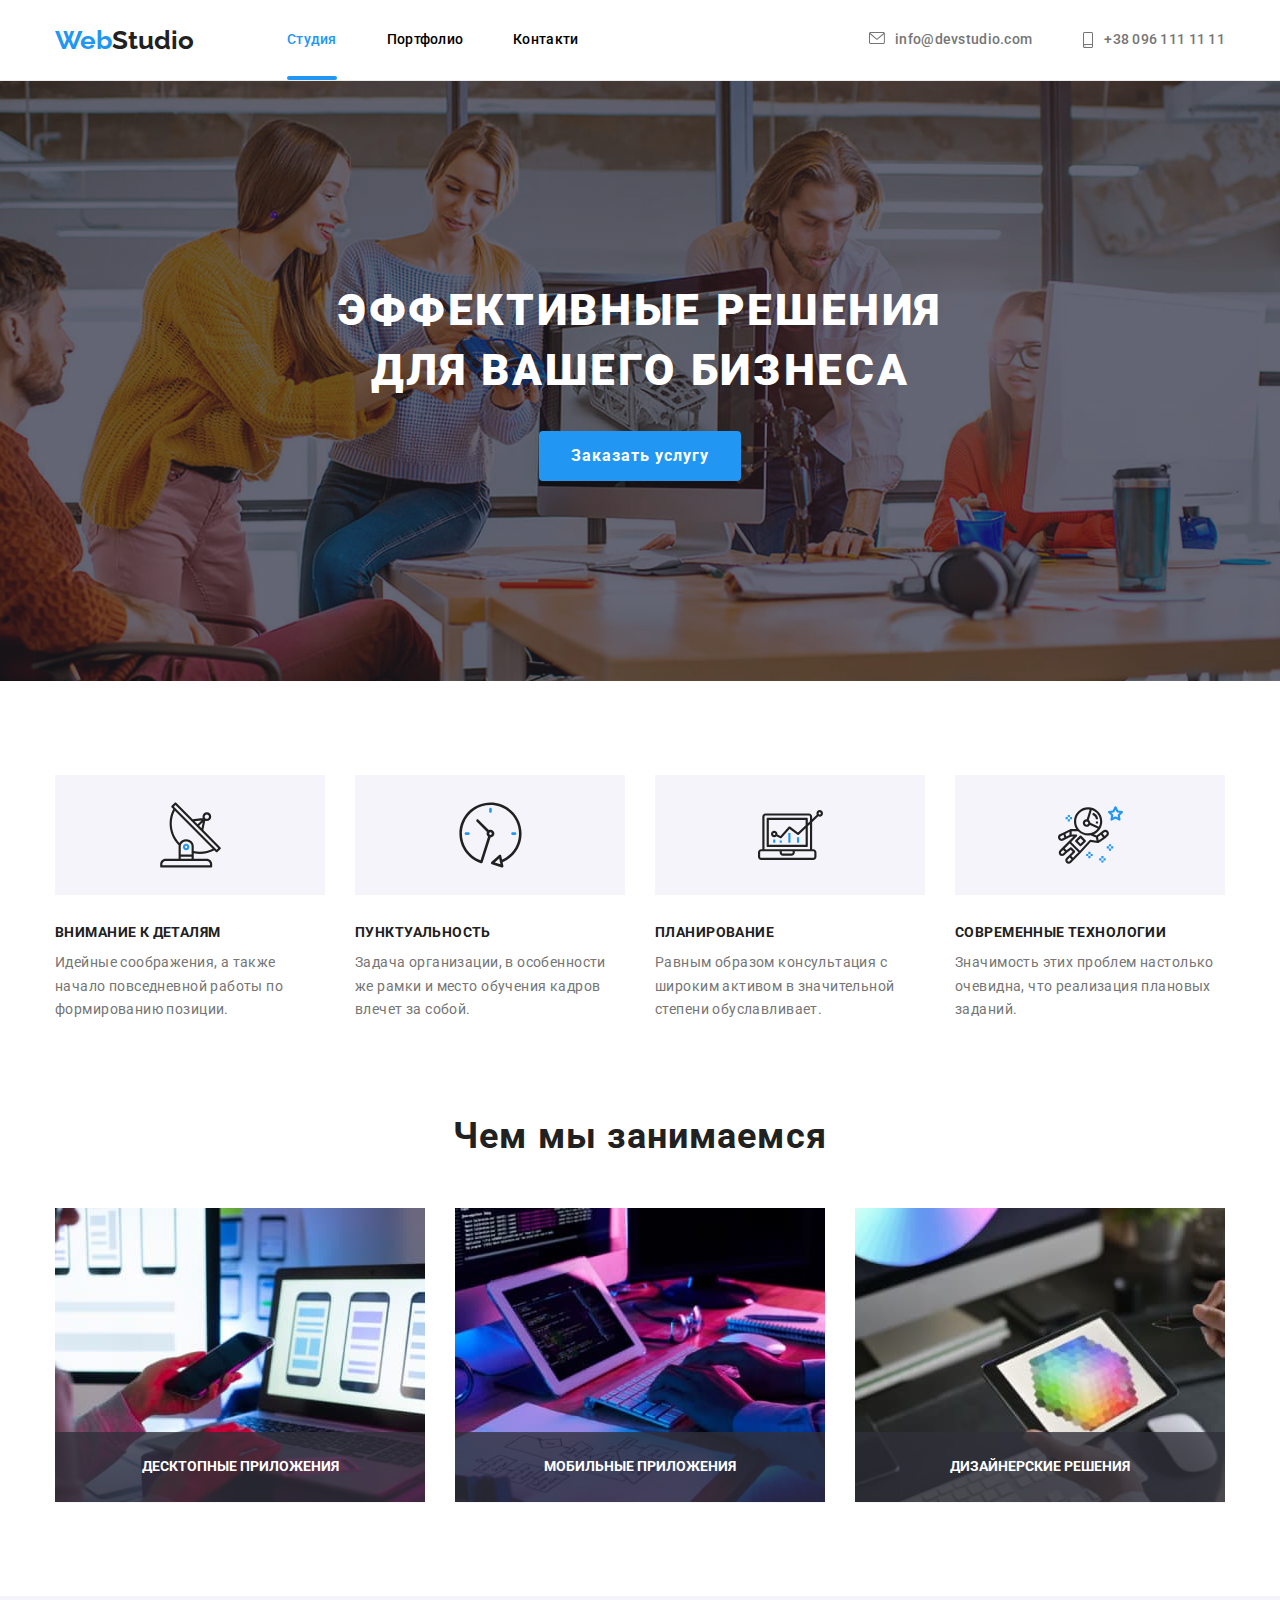
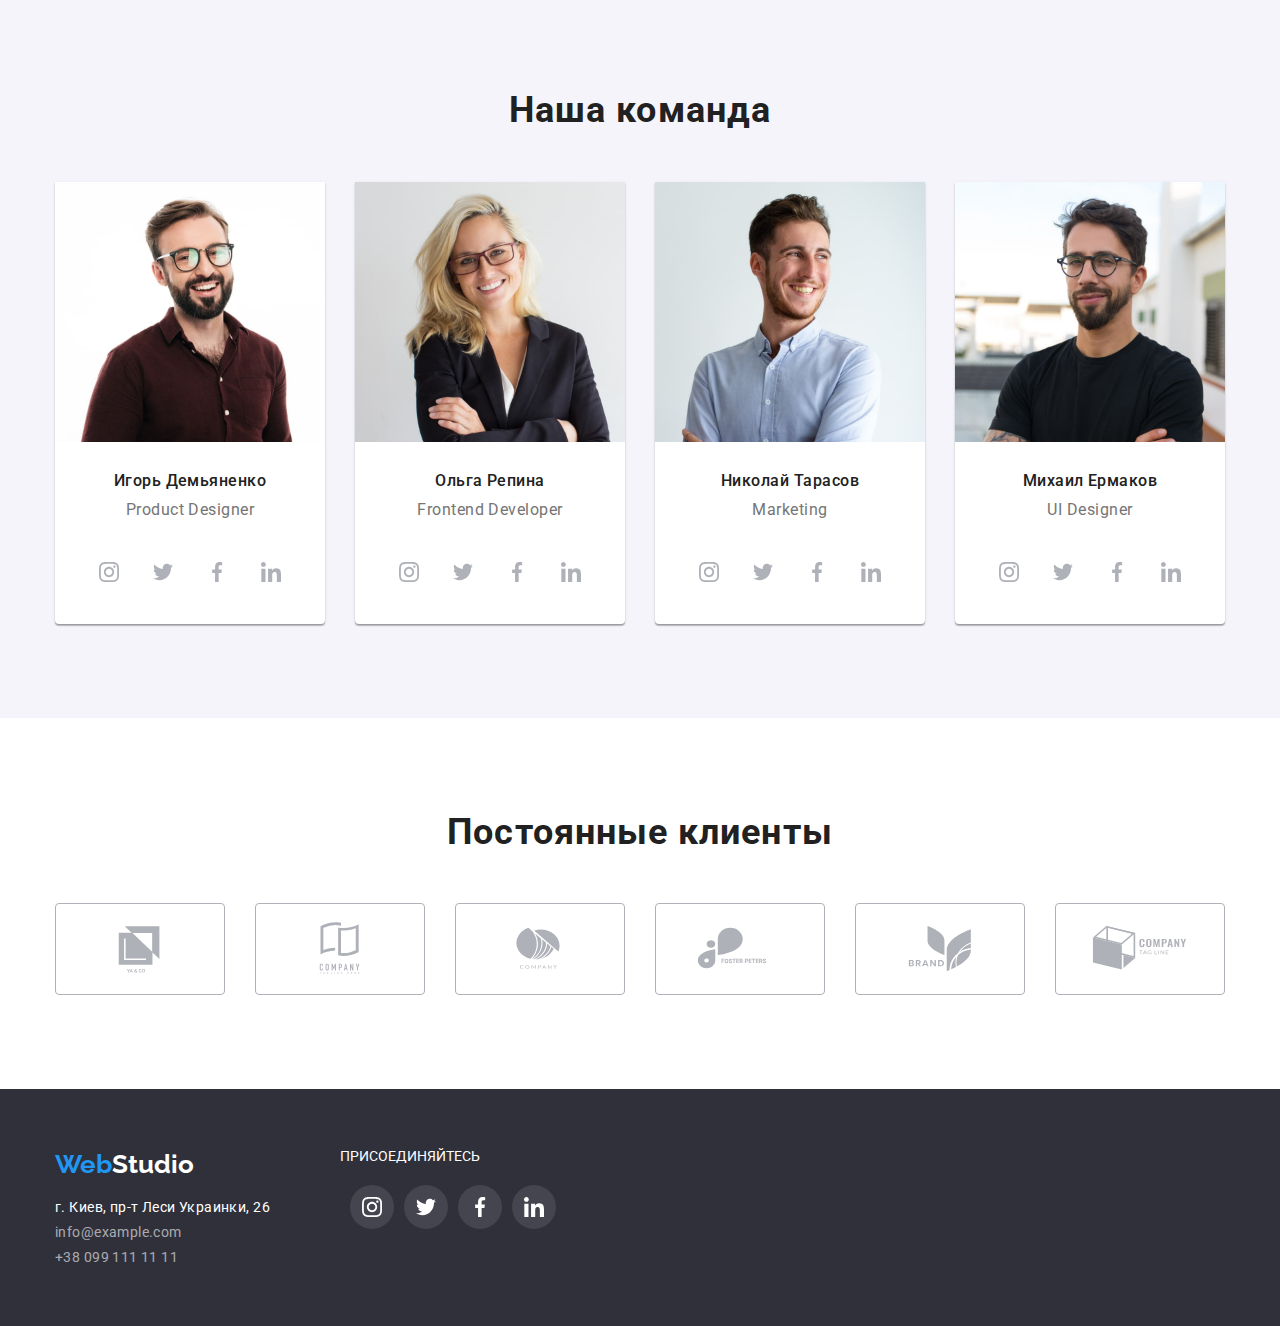
==== index.html @ 909408d9 "homdework5" ====
<!DOCTYPE html>
<html lang="ru">
  <head>
    <meta charset="UTF-8" />
    <meta http-equiv="X-UA-Compatible" content="IE=edge" />
    <meta name="viewport" content="width=device-width, initial-scale=1.0" />
    <title>Document</title>
    <link rel="preconnect" href="https://fonts.googleapis.com">
    <link rel="preconnect" href="https://fonts.gstatic.com" crossorigin>
    <link href="https://fonts.googleapis.com/css2?family=Raleway:wght@700&family=Roboto:wght@400;500;700;900&display=swap"
        rel="stylesheet">
        <link rel="stylesheet" 
        href="https://cdnjs.cloudflare.com/ajax/libs/modern-normalize/0.6.0/modern-normalize.min.css"/>
        <link rel="stylesheet" href="./css/styles.css">
  </head>
  <body>

        <header class="page-header">
          <div class="container">

            <nav class="header-nav">
              <a href="./index.html" class="logo-page-header" lang="en"><span class="web-logo">Web</span>Studio</a>
            
              <ul class="site-nav-list">
                <li class="nav-item"><a href="" class="link1 active">Студия</a></li>
                <li class="nav-item"><a href="./portfolio.html" class="resume">Портфолио</a></li>
                <li class="nav-item"><a href=""class="contacts">Контакти</a></li>
              </ul>
            </nav>

            <ul class="site-nav2">
              <li class="nav-item2 ">
                <a href="mailto:info@devstudio.com" class="mail link">
              <svg class="icon-mail" width="16px" height="12px">
                <use href="./images/sprite.svg#icon-envelope"></use>
              </svg>info@devstudio.com</a>
              </li>

              <li class="nav-item2 ">
                <a href="#" class="number">
              <svg class="icon-phone" width="12px" height="16px">
              <use href="./images/sprite.svg#icon-smartphone"></use>
              </svg>+38 096 111 11 11</a></li>
            </ul> 
          </div>
      </header>

      <main>
          <section class="section hero">
            <div class="container">
          <h1 class="hero-title">Эффективные решения для вашего бизнеса</h1>
          <button type="button" class="button-primary" data-modal-open>Заказать услугу</button>
          </div>
          </section>
          
          <section class="section features"> 
            <div class="container">
              <h2 class="features-title-main"> Наше преимущество</h2>
              <ul class="features-list">
                  <li class="feature-item">
                    <div class="features-icons">
                     
                        <svg class="icon-features">
                        <use href="./images/sprit2.svg#icon-antenna"></use>
                      </svg>
                     
                    </div>
                      <h3 class="features-title">Внимание к деталям</h3>
                      <p class="title-list">Идейные соображения, а также начало повседневной работы по формированию позиции.</p>
                  </li>
                  <li class="feature-item ">
                    <div class="features-icons">
                     
                        <svg class="icon-features">
                          <use href="./images/sprit2.svg#icon-clock"></use>
                        </svg>
                    
                    </div>
                      <h3 class="features-title">Пунктуальность</h3>
                      <p class="title-list">Задача организации, в особенности же рамки и место обучения кадров влечет за собой.</p>
                  </li>
                  <li class="feature-item">
                    <div class="features-icons">
                     
                        <svg class="icon-features">
                          <use href="./images/sprit2.svg#icon-diagram"></use>
                        </svg>
                    
                    </div>
                      <h3 class="features-title">Планирование</h3>
                      <p class="title-list">Равным образом консультация с широким активом в значительной степени обуславливает.</p>
                  </li>
                  <li class="feature-item">
                     <div class="features-icons">
                   
                        <svg class="icon-features">
                        <use href="./images/sprit2.svg#icon-astronaut"></use>
                      </svg>
                     
                    </div>
                      <h3 class="features-title">Современные технологии</h3>
                      <p class="title-list">Значимость этих проблем настолько очевидна, что реализация плановых заданий.</p>
                  </li>
              </ul>
              </div>
          </section>
          <section class="section work">
              <div class="container">
            <h2 class="work-title">Чем мы занимаемся</h2>
              <ul class="work-list">
                <li>
                  <div class="work-services">
                   <img class="img-class" src="./images/img1_1.jpg" width="370" height="294" alt="проектируем сайты">
                   <p class="services">Десктопные приложения </p></div>
                  </li>
                
                  <li>
                    <div class="work-services">
                   <img class="img-class" src="./images/img3.jpg" width="370" height="294" alt="сайты для любых девайсов">
                    <p class="services">Мобильные приложения </p></div>
                  </li>

                  <li>
                 <div class="work-services">
                    <img class="img-class" src="./images/img2_1.jpg" width="370" height="294" alt="графическое оформление">
                    <p class="services">Дизайнерские решения </p></div>
                  </li>

              </ul>
            </div>

            </section>
            <section class="section staff">
              <div class="container">
            <h2 class="staff-title">Наша команда</h2>
             <ul class="staff-title-list">
             <li>
             <img src="./images/img3_1.jpg" width="270" height="260" alt="Игорь Демьяненко Product Designer">
             <h3 class="staff-list">Игорь Демьяненко</h3> 
             <p class="staff-position">Product Designer</p>
            
              <ul class="staff-socials-list">
              <li class="socials-item">
                <a href="#" class="socials-link">
                  <svg class="social-icon">
                    <use href="./images/sprite.svg#icon-instagram"> </use>
                  </svg>
                </a>
                <li class="socials-item">
                  <a href="#" class="socials-link">
                    <svg class="social-icon">
                      <use href="./images/sprite.svg#icon-twitter"> </use>
                    </svg>
                  </a>
                  <li class="socials-item">
                    <a href="#" class="socials-link">
                      <svg class="social-icon">
                        <use href="./images/sprite.svg#icon-facebook"> </use>
                      </svg>
                    </a>
                    <li class="socials-item">
                      <a href="#" class="socials-link">
                        <svg class="social-icon">
                          <use href="./images/sprite.svg#icon-linkedin"> </use>
                        </svg>
                      </a>
              </ul>
            
            </li>
             <li>
             <img src="./images/img4_1.jpg" width="270" height="260" alt="Ольга Репина Frontend Developer">
             <h3 class="staff-list">Ольга Репина</h3> 
             <p class="staff-position">Frontend Developer</p>
                <ul class="staff-socials-list">
                  <li class="socials-item">
                    <a href="#" class="socials-link">
                      <svg class="social-icon">
                        <use href="./images/sprite.svg#icon-instagram"> </use>
                      </svg>
                    </a>
                  <li class="socials-item">
                    <a href="#" class="socials-link">
                      <svg class="social-icon">
                        <use href="./images/sprite.svg#icon-twitter"> </use>
                      </svg>
                    </a>
                  <li class="socials-item">
                    <a href="#" class="socials-link">
                      <svg class="social-icon">
                        <use href="./images/sprite.svg#icon-facebook"> </use>
                      </svg>
                    </a>
                  <li class="socials-item">
                    <a href="#" class="socials-link">
                      <svg class="social-icon">
                        <use href="./images/sprite.svg#icon-linkedin"> </use>
                      </svg>
                    </a>
                </ul>
            </li>
             <li>
            <img src="./images/img5_1.jpg" width="270" height="260" alt="Николай Тарасов Marketing">
            <h3 class="staff-list">Николай Тарасов</h3> 
            <p class="staff-position">Marketing</p>
              <ul class="staff-socials-list">
                <li class="socials-item">
                  <a href="#" class="socials-link">
                    <svg class="social-icon">
                      <use href="./images/sprite.svg#icon-instagram"> </use>
                    </svg>
                  </a>
                <li class="socials-item">
                  <a href="#" class="socials-link">
                    <svg class="social-icon">
                      <use href="./images/sprite.svg#icon-twitter"> </use>
                    </svg>
                  </a>
                <li class="socials-item">
                  <a href="#" class="socials-link">
                    <svg class="social-icon">
                      <use href="./images/sprite.svg#icon-facebook"> </use>
                    </svg>
                  </a>
                <li class="socials-item">
                  <a href="#" class="socials-link">
                    <svg class="social-icon">
                      <use href="./images/sprite.svg#icon-linkedin"> </use>
                    </svg>
                  </a>
              </ul>
              </li>
            <li>
            <img src="./images/img6_1.jpg" width="270" height="260" alt="Михаил Ермаков Designer">
             <h3 class="staff-list">Михаил Ермаков</h3> 
             <p class="staff-position">UI Designer</p>
  <ul class="staff-socials-list">
    <li class="socials-item">
      <a href="#" class="socials-link">
        <svg class="social-icon">
          <use href="./images/sprite.svg#icon-instagram"> </use>
        </svg>
      </a>
    <li class="socials-item">
      <a href="#" class="socials-link">
        <svg class="social-icon">
          <use href="./images/sprite.svg#icon-twitter"> </use>
        </svg>
      </a>
    <li class="socials-item">
      <a href="#" class="socials-link">
        <svg class="social-icon">
          <use href="./images/sprite.svg#icon-facebook"> </use>
        </svg>
      </a>
    <li class="socials-item">
      <a href="#" class="socials-link">
        <svg class="social-icon">
          <use href="./images/sprite.svg#icon-linkedin"> </use>
        </svg>
      </a>
  </ul>

  </li>
    </ul>
      </div>
   </section>

         <section class=" section clients">
              <div class="container">
                <h2 class="title-clients">Постоянные клиенты</h2>
                <ul class="clients-list">
                  <li class="clients-item">
                    <a href="#" class="clients-link">
                    <svg class="clients-icon">
                      <use href="./images/sprite.svg#icon-client1">
                      </use> 
                    </svg>
                    </a>
                  </li>
                  <li class="clients-item">
                    <a href="#" class="clients-link">
                      <svg class="clients-icon">
                        <use href="./images/sprite.svg#icon-client2"> </use>
                      </svg>
                    </a>
                  </li>
                  <li class="clients-item">
                    <a href="#" class="clients-link">
                      <svg class="clients-icon">
                        <use href="./images/sprite.svg#icon-client3"></use>
                      </svg>
                    </a>
                  </li>
                  <li class="clients-item">
                    <a href="#" class="clients-link">
                      <svg class="clients-icon">
                        <use href="./images/sprite.svg#icon-client4"></use>
                      </svg>
                    </a>
                  </li>
                  <li class="clients-item">
                    <a href="#" class="clients-link">
                      <svg class="clients-icon">
                        <use href="./images/sprite.svg#icon-client5"></use>
                      </svg>
                    </a>
                  </li>
                  <li class="clients-item">
                    <a href="#" class="clients-link">
                      <svg class="clients-icon">
                        <use href="./images/sprite.svg#icon-client6"></use>
                      </svg>
                    </a>
                  </li>
                   </ul>
              </div>
            </section>
            
    
      </main>
      <footer class="section footer ">
        <div class="footer-container">
          <div class="footer-second">
            <a href="./index.html" class="logo-footer" lang="en"><span class="web-logo">Web</span>Studio</a>
            <address>
      
              <ul class="footer-nav">
                <li class="footer-nav-li"><a href="https://goo.gl/maps/piqngm7oDQpEDh6u6" class="location" target="_blank"
                    rel="noopener nofollow noreferrer">г. Киев, пр-т Леси Украинки, 26 </a></li>
                <li class="footer-nav-li"><a href="mailto:info@example.com" class="footer-mail">info@example.com
                  </a></li>
                <li class="footer-nav-li"><a href="#" class="footer-number">+38 099 111 11 11 </a></li>
              </ul>
      
            </address>
          </div>
      
          <div class="footer-sociales">
            <p class="footer-sociales-title"> Присоединяйтесь</p>
            <ul class="staff-socials">
      
              <li class="socials-item">
                <a href="#" class="socials-link">
                  <svg class="social-icon">
                    <use href="./images/sprite.svg#icon-instagram"></use>
                  </svg>
                </a>
              </li>
      
              <li class="socials-item">
                <a href="#" class="socials-link">
                  <svg svg class="social-icon">
                    <use href="./images/sprite.svg#icon-twitter"></use>
                  </svg>
                </a>
              </li>
      
              <li class="socials-item">
                <a href="#" class="socials-link">
                  <svg svg class="social-icon">
                    <use href="./images/sprite.svg#icon-facebook"></use>
                  </svg>
                </a>
              </li>
      
              <li class="socials-item">
                <a href="#" class="socials-link">
                  <svg svg class="social-icon">
                    <use href="./images/sprite.svg#icon-linkedin"></use>
                  </svg>
                </a>
              </li>
            </ul>
          </div>
        </div>
      </footer>
<div class="backdrop is-hidden" data-modal>
  <div class="modal">
    <p></p>
    <button type="button" class="modal-button" data-modal-close>
      <svg class="modal-icon">
        <use href="./images/icons/symbol-close.svg#icon-close"></use>
      </svg>
    </button>

  </div>
</div>
<script src="./js/modal.js"></script>

  
      </body>
      
      </html>
---- css/styles.css ----
:root {
    --primary-text-color:#757575;
    --title-text-color:#212121;
    --accent-color:#2196F3;
    --primary-bcg-color:#FFFFFF;
    --primary-bcg-accent-color:#2196F3;
    --font-family:'Relaway',sans-serif;
    --font-family: 'Roboto',sans-serif;
    --timing-function:cubic-bezier(0.4, 0, 0.2, 1);
}

*,
*::before,
*::after{
box-sizing: inherit;
box-sizing: border-box;
}
.container{
    width: 1200px;
    padding-left: 15px;
    padding-right: 15px;
    margin: 0 auto ;
    
}

.page-header .container{
    display: flex;
}


ul{
    margin: 0px;
    padding: 0px;
}
a{
    display: inline-block;
}
/*body*/
body {
    background-color:var(--primary-bcg-color);
    color: var(--primary-text-color);
    font-family: 'Roboto', sans-serif;
    font-size: 14px;
    line-height: 1.14;
}
html {
    box-sizing: border-box;
}

*,
*::after,
*::before {
    box-sizing: inherit;
}

/* Стили для обнуления верхних отступов у элементов */
h1,
h2,
h3,
h4,
h5,
h6,
p {
    margin-top: 0;
}

/* Класс для обнуления базовых свойств у списков (ul) */
.list {
    list-style: none;
    padding-left: 0;
    margin: 0;
}

/* Класс для обнуления базовых свойств у ссылок */
.link {
    text-decoration: none;
    color: inherit;
}

/* Свойства для корректного отображения картинок */
img {
    display: block;
    max-width: 100%;
    height: auto;
}

/* Свойства для обнуления курсива у address */

address {
    font-style: normal;
}

.page-header {
    background:var(--primary-bcg-color);
    border-bottom: 1px solid #ECECEC;
  
    
}
.header-nav{
    display: flex;
     align-items: center;
     margin-right: auto;

}

.visually-hidden {
    position: absolute;
    width: 1px;
    height: 1px;
    margin: -1px;
    border: 0;
    padding: 0;
    white-space: nowrap;
    clip-path: inset(100%);
    clip: rect(0 0 0 0);
    overflow: hidden;
}

.logo-page-header {
        font-family: 'Raleway';
        color:var(--title-text-color);
        font-weight: 700;
        font-style: normal;
        font-size: 26px;
        line-height: 1.19;
        text-decoration: none;
        margin: 0;
        margin-right: 93px;
    }
    .logo-footer {
        font-family: 'Raleway';
        color:var(--primary-bcg-color);
        font-weight: 700;
        font-style: normal;
        font-size: 26px;
        line-height: 1.19;
        text-decoration: none;
        margin-bottom: 20px;
        

    }

    .web-logo{
        color: var(--accent-color);
        font-style: normal;
        font-weight: 700;
        font-size: 26px;
        line-height: 1.19;
        text-decoration: none;

    }

/* site-nav */
.site-nav-list{
display: flex;

}


.site-nav2{
display: flex;
margin-left: 0;


    }
    .nav-item{
        margin-left: 50px;
    }
    .nav-item:first-child{
        margin:0;
    }
   
    
    .header-box1{
        display: flex;
        align-items: center;
    }
    .header-box2{
        margin-left: auto;
    }

    .nav-item2{
    margin-left: 50px;
    fill:rgba(117, 117, 117, 1);
    align-items: center;
     
    }
    .nav-item2:first-child{
        margin-left: 0;
    }
    

    
     .icon-mail, .icon-phone{
        margin-right: 10px;
    }
    .icon-mail{
        fill: currentColor;
    }
    .icon-phone{
        fill: currentColor;
    }


    

.button-port{
    display: flex;
    margin-right: 8px;
    justify-content: center;
    margin-bottom: 50px;

}
.button-port-item{
    display: flex;
    flex-direction: row;

}
.link1{
    color:#2196F3;
    text-decoration: none;
    letter-spacing: 0.02em;
    font-weight: 500;
    padding-top: 32px;
    padding-bottom: 32px;
    position: relative;

}
/* анимация для линк */
   .link1::after{
    content:'';
    display: block;
    width: 100%;
    height: 4px;
    background: #2196F3;
    position: absolute;
    left: 0;
    bottom: 0;
    border-radius: 2px;
    opacity: 0;
    transition: opacity 250ms var(--timing-function);

 } 
 .link1:hover::after, .link1.active::after{
    opacity: 1;

 }
 /* .link:active{
    color:var(--primary-bcg-accent-color);
 } */
    

.link2{
    color:black;
    text-decoration: none;
    letter-spacing: 0.02em;
    font-weight: 500;
    line-height: 1.14;
     padding-top: 32px;
     padding-bottom: 32px;
     position: relative;
}
.link2::after{
    content: '';
     display: block;
     width: 100%;
     height: 4px;
     background: #2196F3;
     position: absolute;
    left: 0;
    bottom: 0;
    border-radius: 2px;
    opacity: 0;
     transition: opacity 250ms var(--timing-function);

}
.link2:hover::after{
    opacity: 1;

}
.link2:hover,
.link2:focus,
.link2:active{
    color: var(--accent-color);

}
.resume {
    color:black;
    text-decoration: none;
    font-weight: 500;
    font-size: 14px;
    line-height: 1.14;
    letter-spacing: 0.02em;
    padding-top: 32px;
    padding-bottom: 32px;
     position: relative;
    }
    .resume::after{
        content: '';
        display: block;
        width: 100%;
        height: 4px;
        background: #2196F3;
        position: absolute;
         left: 0;
         bottom: 0;
         border-radius: 2px;
         opacity: 0;
         transition: opacity 250ms var(--timing-function);

    }
        .resume:hover::after {
            opacity: 1;
        }
  
.resume:hover,
.resume:focus{
    color:var(--accent-color);
    fill: var(--accent-color);
}
.resume2{
    color: #2196F3;
    text-decoration: none;
    letter-spacing: 0.02em;
    font-weight: 500;
    line-height: 1.14;
    padding-top: 32px;
    padding-bottom: 32px;
    position: relative;
}
.resume2::after{
    content: '';
    display: block;
     width: 100%;
     height: 4px;
    background: #2196F3;
     position: absolute;
     left: 0;
     bottom: 0;
     border-radius: 2px;
    opacity: 0;
     transition: opacity 250ms var(--timing-function);

}
.resume2:hover::after, .resume2.active::after{
    opacity: 1;
}

.resume2:hover,
.resume2:focus{
    color:var(--title-text-color);
}
.contacts{
    color:black;
    text-decoration: none;
    font-weight: 500;
    letter-spacing: 0.02em;
    line-height: 1.14;
    padding-top: 32px;
    padding-bottom: 32px;
    position: relative;
    }
.contacts::after{
    content: '';
    display: block;
    width: 100%;
    height: 4px;
    background: #2196F3;
    position: absolute;
    left: 0;
    bottom: 0;
    border-radius: 2px;
    opacity: 0;
    transition: opacity 250ms var(--timing-function);

}
.contacts:hover::after{
    opacity: 1;
}

.contacts:hover,
.contacts:focus{
    color:var(--accent-color);
}
.mail{
    color:#757575; 
    text-decoration: none;
    font-weight: 500;
    letter-spacing: 0.02em;
    line-height: 1.14;
    padding-top: 32px;
     padding-bottom: 32px;}
   

  .mail.link:hover,
  .mail.link:focus{ 
    color: var(--accent-color);
  
}
/* анимация для mail.link */

 /* .mail.link{
    display: flex;
    align-items: center;
    position: relative;
}
.mail.link::after{
    content: '';
     display: block;
    width: 100%;
     height: 4px;
     background: #2196F3;
    position: absolute;
     left: 0;
     bottom: 0;
     border-radius: 2px;
     opacity: 0;
    transition: opacity 250ms var(--timing-function);

}
.mail.link:hover::after{
    opacity: 1; }*/

.mail2{
    color: #757575;
    text-decoration: none;
    font-weight: 500;
    letter-spacing: 0.02em;
    line-height: 1.14;
    padding-top: 32px;
    padding-bottom: 32px;
}


.number{
    color:#757575;
    text-decoration: none;
    font-weight: 500;
    letter-spacing: 0.02em;
    font-style: normal;
    line-height: 1.14;
    padding-top: 32px;
    padding-bottom: 32px;
    display: flex;
    align-items: center;
    position: relative;
    }
    /* .number::after{
        content: '';
        display: block;
        width: 100%;
        height: 4px;
        background: #2196F3;
        position: absolute;
        left: 0;
        bottom: 0;
        border-radius: 2px;
        opacity: 0;
        transition: opacity 250ms var(--timing-function);

    }
    .number:hover::after{
        opacity: 1;
    } */
        a.number:hover .icon-phone {
            fill: var(--accent-color);
        }
    
        a.number:hover,
        a.number:focus {
            color: var(--accent-color);}




    


/*hero*/
.hero-title,.features-title, .work-title, .staff-title{
    color: var(--title-text-color);
}
.section.hero {

    background-color: #2F303A;
    text-align: center;
    padding: 200px 0;
    max-width: 1600px;
    margin: 0 auto;
    background-image: linear-gradient(to left, rgba(47, 48, 58, 0.4), rgba(47, 48, 58, 0.4)),
        url(../image/Img-hero.jpg),
     url(../images/overlay.jpg);
    background-repeat: no-repeat;
    background-position: center;
    background-size: cover;
}
.portfolio-section{
    background-color:var(--primary-bcg-color);
    padding: 94px 0;

}

.hero-title{
    max-width: 696px;
    font-size: 44px;
    line-height:1.36;
    text-align: center;
    letter-spacing: 0.06em;
    color: var(--primary-bcg-color);
    text-transform: uppercase;
    margin-left: auto;
    margin-right: auto;
    font-weight: 900;
    margin-bottom: 30px;
    
}
 .title-list{
     font-family:Roboto;
     font-style: normal;
     font-weight: normal;
     letter-spacing: 0.03em;
     margin-bottom: 0;

}
.title-list:first-child{
    margin: 0px;
}


/*features*/
.section.features{
    flex-direction: row;
    background:#FFFFFF;
    padding: 94px 0;
    text-align: center;
    column-gap: 30px;
}

.features-title-main{
    opacity: 0; 
    display: none;
}
.features-title{
    font-size: 14px;
    line-height: 1.14;
    letter-spacing: 0.03em;
    text-transform: uppercase;
    font-family: 'Roboto';
    font-style: normal;
    font-weight: 700;
    outline: 0;
    outline-offset: 0;
    display: block;
     margin-bottom: 10px;
    margin-top: 0px;
    text-align: left;
    color:var(--title-text-color);
    
}
.title-list{
    font-size: 14px;
    line-height: 1.71;
    letter-spacing: 0.03em;
    text-align: left;
    color:var(--primary-text-color);
}
.features-list{
    display: flex;
    text-align: center;
    padding-left: 0;
    column-gap: 30px;

}
.features-list:last-child{
    margin-right: 0;
}
.feature-item{
    width: 270px;

}
.feature-item {
    display: block;
    /* content: '';
    height: 120px;
    background-repeat: no-repeat;
    background-color:#F5F4FA; 
    background-position: center;
    margin-bottom: 30px; */
}
/* .first-icons {
    display: flex;
        width: 270px;
        height: 120px;
        background: rgba(245, 244, 250, 1);
        justify-content: center;
        align-items: center;
} */
.features-icons {
    height:120px;
    background: rgba(245, 244, 250, 1);
    display: flex;
    justify-content: center;
    align-items: center;
    margin-bottom: 30px;
}
.icon-features {
    Width: 65px; 
    Height: 70px;

}
/* work*/
.section{
    padding-top: 94px;
    padding-bottom: 94px;
}
.section.work{
    padding-top: 0;
}


.work-title{
    font-weight: 700px;
    font-size: 36px;
    line-height: 1.16;
    text-align: center;
    letter-spacing: 0.03em;
    color: #212121;
    margin: 0 auto 50px;

}
/*work2*/
.work-title2{ 
    font-style: normal;
    font-weight: 700;
    font-size: 18px;
    line-height: 2;
    color: #212121;
    letter-spacing: 0.06em;
    margin-bottom: 4px;
    
}
.work-list2{
    font-style: normal;
    font-weight: 400;
     font-size: 16px;
    line-height: 1.87;
    color:var(--primary-text-color);
    margin-bottom:0;
    
}
.work-list{
    display: flex;
    justify-content: space-between;
    padding-left: 0;
    column-gap: 30px;
}
/* анимация для Чем мы занимаемся  */
    .work-services{
        display: flex;
        position: relative;
    }
  

  
  .services {
    position: absolute;
    top: 100%;
    left: 100%;
    width: 370px;
    transform: translate(-100%, -100%);
    padding-top: 27px;
    padding-bottom: 27px;
    font-weight: 700;
    text-align: center;
    text-transform: uppercase;
    background: rgba(47, 48, 58, 0.8);
    color: var(--primary-bcg-color);
    }
    
  


/*staff*/
.section.staff{
    background-color:#F5F4FA;
    padding-top: 94px;
    padding-bottom: 94px;
}

.staff-title{
    color: var(--title-text-color);
    font-size: 36px;
    font-weight: 700px;
    line-height: 1.16;
    text-align: center;
    letter-spacing: 0.03em;
    margin-bottom: 50px;
    margin-top: 0%;
}
.staff-list{
    font-size: 16px;
    font-weight: 500;
    line-height: 1.18;
    color:var(--title-text-color);
    letter-spacing: 0.03em;
    margin-top: 0;
    margin-bottom: 0;
    padding-top: 30px;

}
.staff-position{
    font-size: 16px;
    line-height: 1.18;
    letter-spacing: 0.03em;
    margin-top: 0;
    margin-bottom: 0;
    margin-top: 10px;
    margin-bottom: 30px;
}
.staff-title-list{
    display: flex;
    text-align: center;
   padding-left: 0;
    column-gap: 30px;
    margin-top: 0;
    margin-bottom: 0;

    
}
.staff-title-list:last-child {   
column-gap: 30px;
}

.staff-title-list li{
    background: #FFFFFF;
     box-shadow: 0px 1px 3px rgba(0, 0, 0, 0.12), 0px 1px 1px rgba(0, 0, 0, 0.14), 0px 2px 1px rgba(0, 0, 0, 0.2);
     border-radius: 0px 0px 4px 4px;
     
}
.staff-socials{
    display: flex;
    justify-content: center;

}
.staff-socials-list{
        display: flex;
        justify-content: center;
        padding-left: 0;
        margin-top: 0;
        margin-bottom: 30px;
}

.title-clients{
    font-weight: 700px;
    font-size: 36px;
    line-height: 1.16;
    text-align: center;
    letter-spacing: 0.03em;
    color: #212121;
    margin: 0 auto 50px;
    }


/*button*/

.button-primary{
    background :var(--accent-color);
    color:var(--primary-bcg-color);
    box-shadow: 0px 4px 4px rgba(0, 0, 0, 0.15);
    border-radius: 4px;
    font-style: normal;
    font-weight: 700;
    font-size: 16px;
    line-height: 1.87px;
    letter-spacing: 0.06em;
    padding: 10px 32px;
    border:none;
    cursor: pointer;
    height: 50px;
   
    
   
}
.button-primary:hover,
.button-primary:focus { 
    color:var(--title-text-color);
}
ul{
    list-style: none;
}

.button-port-item{
    display: flex;
    margin-right: 9px;
}
.button-port-item:last-child{
    margin-right: 0;
}

.button-list{
    font-family: inherit;
        font-weight: 500;
        font-size: 16px;
        line-height: 1.62;
        color:var(--title-text-color);
        background: #F5F4FA;
        border: none;
        border-radius: 4px;
        padding: 6px 22px;
        border: 1 solid transparent;
        text-align: center;
        letter-spacing: 0.03em;
        cursor: pointer;       
    
}
.button-list:hover,
.button-list:focus{
    background-color: var(--primary-bcg-accent-color);
    color:var(--accent-color);
    color: var(--title-text-color);
    color: var(--primary-bcg-color);
    box-shadow: 0px 3px 1px rgba(0, 0, 0, 0.1), 0px 1px 2px rgba(0, 0, 0, 0.08),
            0px 2px 2px rgba(0, 0, 0, 0.12);

}
.clients-list{
    display: flex;
    justify-content: space-around;
    padding-left: 0;
    column-gap: 30px;
}

/* .button-list:hover{
    background-color:var(--primary-bcg-accent-color);
    color: var(--title-text-color);
    color: var(--primary-bcg-color);
} */
.button-list.active{
    background: var(--accent-color);
    text-align: center;
    letter-spacing: 0.03em;
    color: var(--primary-bcg-color);
    font-style: normal;
    font-weight: 500;
    font-size: 16px;
    line-height: 1.62;
    border-radius: 4px;
    padding: 6px 22px;
    cursor: pointer;


    }
    .button-list.active:hover,
    .button-list.active:focus {
    /* color: var(--title-text-color); */
    box-shadow: 0px 3px 1px rgba(0, 0, 0, 0.1),
            0px 1px 2px rgba(0, 0, 0, 0.08),
            0px 2px 2px rgba(0, 0, 0, 0.12);
    }
   
    


/*footer*/
.section.footer{
padding: 60px 0;
 background-color: #2F303a;
 
}

.footer-nav{
    display: block;
   padding-left: 0;

}
.footer-nav-li{
    margin-bottom: 9px;
    
}
.footer-nav-li:last-child{
    margin-bottom: 0;
}

.footer-mail{
    color: rgba(255, 255, 255, 0.6);
    letter-spacing: 0.03em;
    font-style: normal;
    font-weight: 400;
    text-decoration: none;
    
}
.footer-mail:hover,
.footer-mail:focus{
    color:var(--accent-color);
}


.footer-number{
    font-style: normal;
    font-weight: 400;
    letter-spacing: 0.03em;
    color: rgba(255, 255, 255, 0.6);
    text-decoration: none;
    
   
    }
    .footer-number:hover,
     .footer-number:focus
    {color:var(--accent-color) ;}


.location{
    color:#FFFFFF;
    font-style: normal;
    text-decoration: none;
   letter-spacing: 0.03em;

}
.section.portfolio{
    padding-top: 94px;
    padding-bottom: 94px;

}
.offers {
    display: flex;
    flex-wrap: wrap;
    margin-right: auto;
    margin-bottom: auto;
    margin-top: 50px;
    justify-content: space-around;
    align-items: center;
    column-gap: 30px;
}

.offers-item {
    flex-basis: calc(100%-90px)/3;
    margin-bottom: 30px;
    cursor: pointer;
    text-decoration: none;
}
.offers-item:nth-last-child(-n+3){margin-bottom: 0;
}
.offers-item:hover,
.offers-item:focus {
        box-shadow: 0px 1px 1px rgba(0, 0, 0, 0.12), 0px 4px 4px rgba(0, 0, 0, 0.06),
            1px 4px 6px rgba(0, 0, 0, 0.16)}

/* .offers-link{
    cursor: pointer;
    text-decoration: none;
} */
/* .offers-link:hover,
.offers-link:focus{box-shadow: 0px 1px 1px rgba(0, 0, 0, 0.12), 0px 4px 4px rgba(0, 0, 0, 0.06),
        1px 4px 6px rgba(0, 0, 0, 0.16);} */

.card-border{
    border: 1px solid #eeee;
    padding: 20px 24px;
    
}
/* анимация для портфолио карточек */
.offers-thump{
    position: relative;
    overflow: hidden;
}
.offers-thump:hover .overlay{
    transform: translateY(0%)

}
.overlay{ 
    position: absolute;
    top:0;
    left: 0;
    width: 100%;
     height: 100%;
     padding: 63px 24px; 
    background: rgba(33, 150, 243, 0.9);
    transform: translateY(100%);
    transition: 250ms var(--timing-function);
}
.offers-text{
    font-family: inherit;
    font-weight: 400;
    font-size: 18px;
    line-height: 1.15;
    color: var(--primary-bcg-color);
}





/*Постоянные клиенты*/
.clients-list{
    display: flex;
}
.clients-icon{
   width: 106px;
   height: 60px;
   fill: #AFB1B8;
} 
 /* .clients-icon:hover,
.clients-icon:focus{
    fill: var(--primary-bcg-accent-color)
}  */
.clients-link{
    display: flex;
     justify-content: space-around;
    align-items: center;
    border: 1px solid #afb1b8;
     border-radius: 4px;
     width: 170px;
    height: 92px;
}

.clients-link:hover .clients-icon{
    fill: var(--primary-bcg-accent-color);
}
.clients-link:focus .clients-icon{
    fill: var(--primary-bcg-accent-color);
}

.clients-link:hover,
.clients-link:focus{
    fill:var(--primary-bcg-accent-color);
    border-color: var(--primary-bcg-accent-color);
}

.footer-container {
    width: 1200px;
    padding-left: 15px;
    padding-right: 15px;
    margin: 0 auto;
    display: flex;
}

.footer-second{
    margin-right: 70px;
}
.footer-sociales-title {
    margin-bottom: 20px;
    text-transform: uppercase;
    font-size: 14px;
    color: var(--primary-bcg-color);
}
.footer
.staff-socials{
    display: flex;
    margin-bottom: 30px;
}

 .socials-link{
    display:flex;
    align-items: center;
    height: 44px;
    width: 44px;
    background-position: center;
    justify-content: center; 

    border-radius: 50%;
    color: #AFB1B8;
    cursor: pointer;
}
  .socials-link:hover,
  .socials-link:focus {
    color: var(--primary-bcg-color);
     background-color: var(--accent-color); 
} 
 .socials-link:hover .social-icon{
    fill:var(--primary-bcg-color);
    
} 

.socials-item{
    margin-left: 10px;
}


.socials-item:first-child{
    margin-left: 0;
}
li.socials-item {
    box-shadow: none;
    display: inline-block;
}


.social-icon{
    width: 20px;
    height: 20px;
    fill: currentColor; 
    justify-content: center;
     align-items: center;
    line-height: 30px;
    display: inline-block;
}
/* .social-icon:hover,:focus { 
    background-color: var(--primary-bcg-accent-color);
    fill: var(--primary-bcg-color);

} */
.footer-sociales .socials-item{
    margin-left: 10px;
    background: rgba(255, 255, 255, 0.1);
    border-radius: 50%;

}
.footer-sociales .socials-link{
    display: flex;
    background-position: center;
    cursor: pointer;
    width: 44px;
    height: 44px;
    color:var(--primary-bcg-color);
    justify-content: center;
    align-items: center;


}
/* modalka */
.backdrop{
    position: fixed;
    top: 0;
    left:0;
    width: 100%;
    height: 100%;
    background-color: rgba(0, 0, 0, 0.2);
    opacity: 1;
    transition: opacity 250ms var(--timing-function) ;

}
 .backdrop.is-hidden{
    opacity: 0;
    pointer-events: none;
} 
.backdrop.is-hidden .modal{
    transform: translate(-50%, -50%) scale(0.9);
}

.modal{
    position: absolute;
    top: 50%;
    left: 50%;
    background-color: var(--primary-bcg-color);
    width: 528px;
    height: 581px;
    transform: translate(-50%, -50%) scale(1);
    transition: transform 250ms var(--timing-function);
    box-shadow: 0px 1px 3px rgba(0, 0, 0, 0.12), 0px 1px 1px rgba(0, 0, 0, 0.14), 0px 2px 1px rgba(0, 0, 0, 0.2);
    border-radius: 4px;
}
 .modal-button{
    position: absolute;
    border-radius: 50%;
    border: 1px solid rgba(0, 0, 0, 0.1);
    background-color: var(--primary-bcg-color);
    left: 490px;
    right: 8px;
    bottom: 543px;
    top: 8px;
 }
 .modal-icon{
    width: 11px;
    height: 11px;
    fill: currentColor;

 }
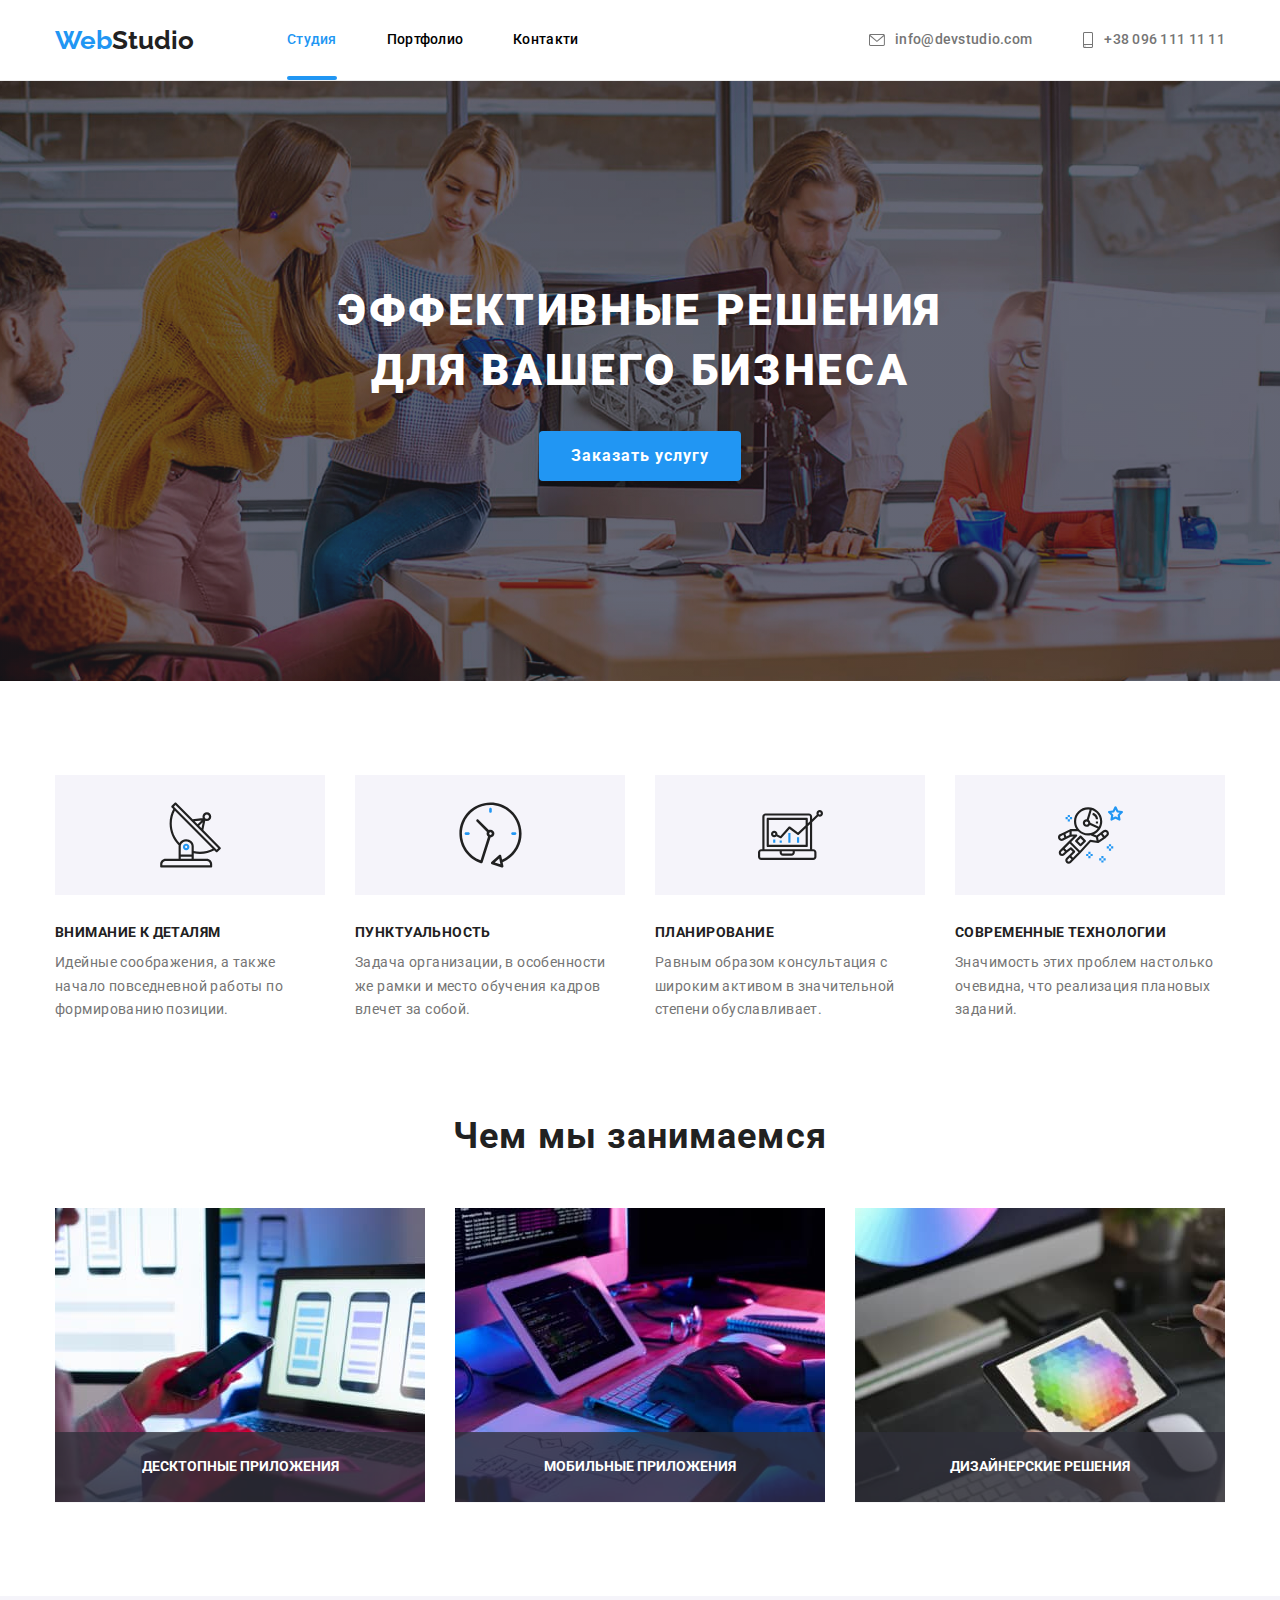
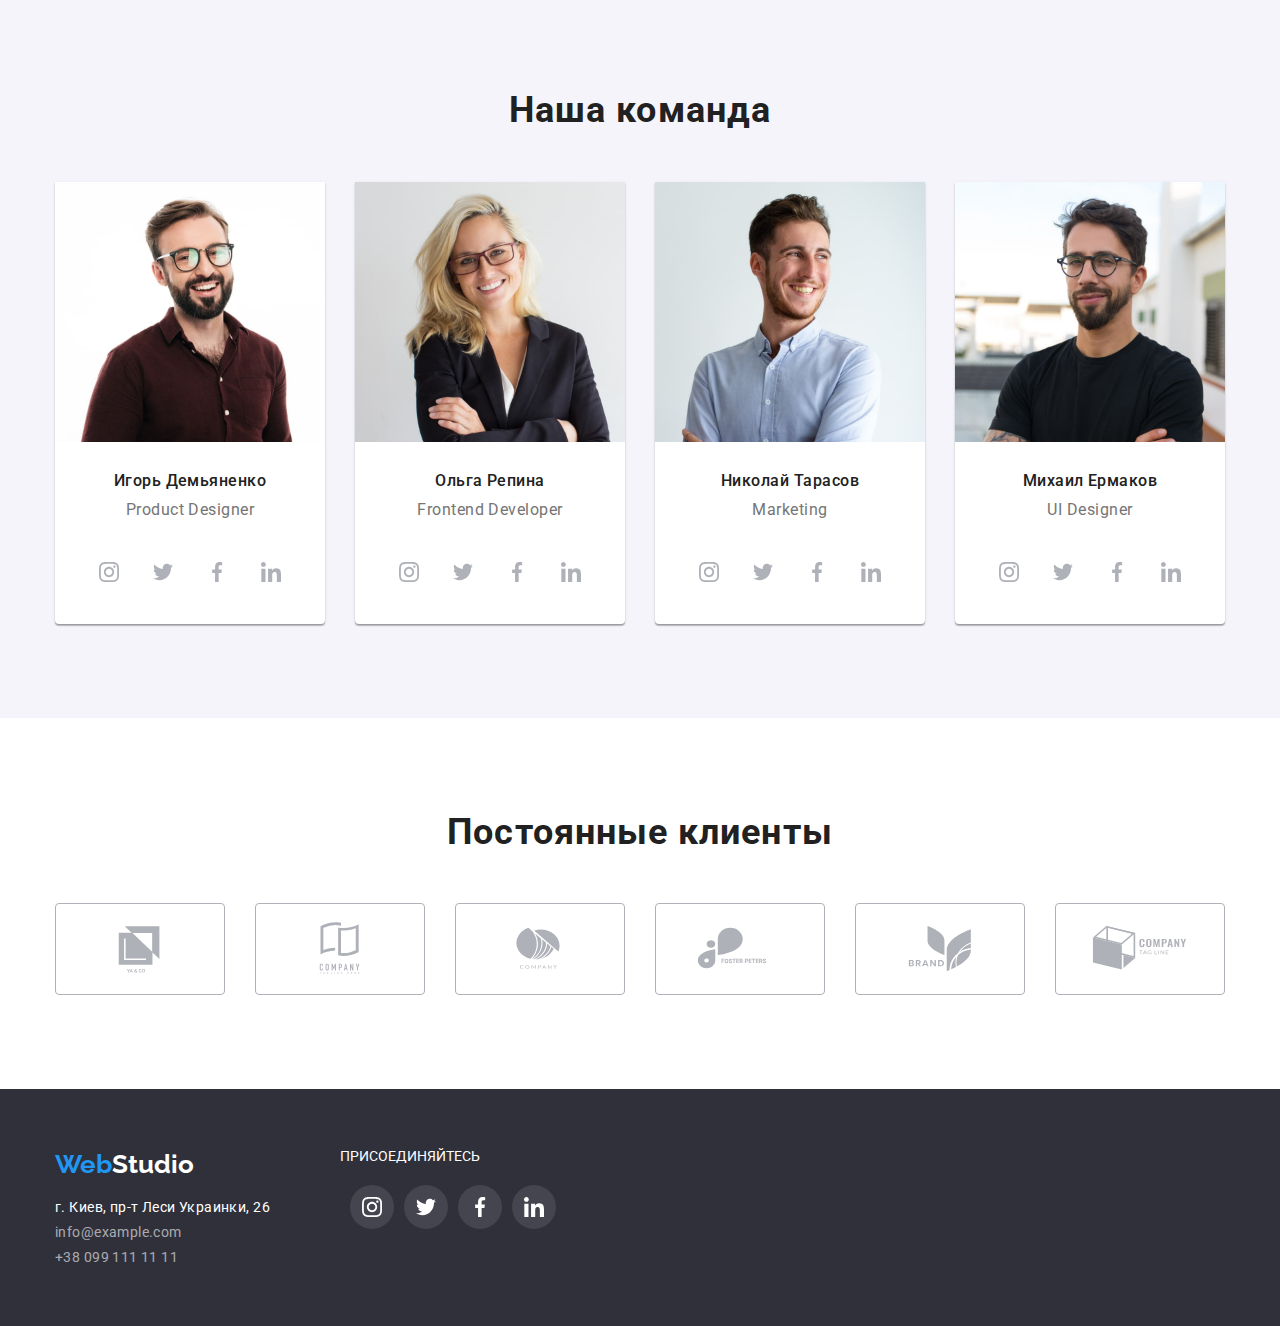
==== commit bbb2e1c8: "fixed mistakes with transition-property" ====
--- a/index.html
+++ b/index.html
@@ -379,7 +379,7 @@
     <p></p>
     <button type="button" class="modal-button" data-modal-close>
       <svg class="modal-icon">
-        <use href="./images/icons/symbol-close.svg#icon-close"></use>
+        <use href="./images/icons/closeback.svg#icon-closeblack"></use>
       </svg>
     </button>
 
--- a/css/styles.css
+++ b/css/styles.css
@@ -193,6 +193,8 @@
     
      .icon-mail, .icon-phone{
         margin-right: 10px;
+        transition-property: fill 250ms var(--timing-function);
+        
     }
     .icon-mail{
         fill: currentColor;
@@ -259,6 +261,7 @@
      padding-top: 32px;
      padding-bottom: 32px;
      position: relative;
+    transition-property: color 250ms var(--timing-function);
 }
 .link2::after{
     content: '';
@@ -294,6 +297,8 @@
     padding-top: 32px;
     padding-bottom: 32px;
      position: relative;
+    transition-property: color 250ms var(--timing-function);
+    
     }
     .resume::after{
         content: '';
@@ -311,6 +316,7 @@
     }
         .resume:hover::after {
             opacity: 1;
+            
         }
   
 .resume:hover,
@@ -327,6 +333,7 @@
     padding-top: 32px;
     padding-bottom: 32px;
     position: relative;
+    transition-property: color 250ms var(--timing-function);
 }
 .resume2::after{
     content: '';
@@ -359,6 +366,7 @@
     padding-top: 32px;
     padding-bottom: 32px;
     position: relative;
+    transition-property: color 250ms var(--timing-function);
     }
 .contacts::after{
     content: '';
@@ -389,37 +397,24 @@
     letter-spacing: 0.02em;
     line-height: 1.14;
     padding-top: 32px;
-     padding-bottom: 32px;}
+     padding-bottom: 32px;
+    transition-property: color 250ms var(--timing-function);
+}
    
 
   .mail.link:hover,
   .mail.link:focus{ 
+    
     color: var(--accent-color);
   
 }
 /* анимация для mail.link */
 
- /* .mail.link{
+  .mail.link{
     display: flex;
     align-items: center;
-    position: relative;
-}
-.mail.link::after{
-    content: '';
-     display: block;
-    width: 100%;
-     height: 4px;
-     background: #2196F3;
-    position: absolute;
-     left: 0;
-     bottom: 0;
-     border-radius: 2px;
-     opacity: 0;
-    transition: opacity 250ms var(--timing-function);
-
-}
-.mail.link:hover::after{
-    opacity: 1; }*/
+}
+
 
 .mail2{
     color: #757575;
@@ -444,6 +439,7 @@
     display: flex;
     align-items: center;
     position: relative;
+    transition-property: color 250ms var(--timing-function);
     }
     /* .number::after{
         content: '';
@@ -670,6 +666,7 @@
     transform: translate(-100%, -100%);
     padding-top: 27px;
     padding-bottom: 27px;
+    margin-bottom: 0;
     font-weight: 700;
     text-align: center;
     text-transform: uppercase;
@@ -777,6 +774,7 @@
     border:none;
     cursor: pointer;
     height: 50px;
+    transition-property: color 250ms var(--timing-function);
    
     
    
@@ -810,14 +808,13 @@
         border: 1 solid transparent;
         text-align: center;
         letter-spacing: 0.03em;
-        cursor: pointer;       
+        cursor: pointer;   
+        transition-property: background-color, color, box-shadow 250ms var(--timing-function);
     
 }
 .button-list:hover,
 .button-list:focus{
     background-color: var(--primary-bcg-accent-color);
-    color:var(--accent-color);
-    color: var(--title-text-color);
     color: var(--primary-bcg-color);
     box-shadow: 0px 3px 1px rgba(0, 0, 0, 0.1), 0px 1px 2px rgba(0, 0, 0, 0.08),
             0px 2px 2px rgba(0, 0, 0, 0.12);
@@ -830,11 +827,6 @@
     column-gap: 30px;
 }
 
-/* .button-list:hover{
-    background-color:var(--primary-bcg-accent-color);
-    color: var(--title-text-color);
-    color: var(--primary-bcg-color);
-} */
 .button-list.active{
     background: var(--accent-color);
     text-align: center;
@@ -847,6 +839,8 @@
     border-radius: 4px;
     padding: 6px 22px;
     cursor: pointer;
+    transition-property: box-shadow 250ms var(--timing-function);
+    
 
 
     }
@@ -887,6 +881,7 @@
     font-style: normal;
     font-weight: 400;
     text-decoration: none;
+    transition-property: color 250ms var(--timing-function);
     
 }
 .footer-mail:hover,
@@ -901,6 +896,8 @@
     letter-spacing: 0.03em;
     color: rgba(255, 255, 255, 0.6);
     text-decoration: none;
+    transition-property: color 250ms var(--timing-function);
+    
     
    
     }
@@ -914,6 +911,7 @@
     font-style: normal;
     text-decoration: none;
    letter-spacing: 0.03em;
+   /* transition: 250ms var(--timing-function); */
 
 }
 .section.portfolio{
@@ -940,18 +938,19 @@
 }
 .offers-item:nth-last-child(-n+3){margin-bottom: 0;
 }
-.offers-item:hover,
+/* .offers-item:hover,
 .offers-item:focus {
         box-shadow: 0px 1px 1px rgba(0, 0, 0, 0.12), 0px 4px 4px rgba(0, 0, 0, 0.06),
-            1px 4px 6px rgba(0, 0, 0, 0.16)}
-
-/* .offers-link{
+            1px 4px 6px rgba(0, 0, 0, 0.16)} */
+
+ .offers-link{
     cursor: pointer;
     text-decoration: none;
-} */
-/* .offers-link:hover,
+    transition-property:box-shadow 250ms var(--timing-function);
+} 
+ .offers-link:hover,
 .offers-link:focus{box-shadow: 0px 1px 1px rgba(0, 0, 0, 0.12), 0px 4px 4px rgba(0, 0, 0, 0.06),
-        1px 4px 6px rgba(0, 0, 0, 0.16);} */
+        1px 4px 6px rgba(0, 0, 0, 0.16);} 
 
 .card-border{
     border: 1px solid #eeee;
@@ -998,7 +997,9 @@
    width: 106px;
    height: 60px;
    fill: #AFB1B8;
-} 
+    transition-property: fill 250ms var(--timing-function);
+    }
+
  /* .clients-icon:hover,
 .clients-icon:focus{
     fill: var(--primary-bcg-accent-color)
@@ -1011,6 +1012,7 @@
      border-radius: 4px;
      width: 170px;
     height: 92px;
+    transition-property: border-color, fill 250ms var(--timing-function);
 }
 
 .clients-link:hover .clients-icon{
@@ -1056,14 +1058,15 @@
     width: 44px;
     background-position: center;
     justify-content: center; 
-
     border-radius: 50%;
     color: #AFB1B8;
     cursor: pointer;
+    transition-property: background-color 250ms var(--timing-function);
+    
 }
   .socials-link:hover,
   .socials-link:focus {
-    color: var(--primary-bcg-color);
+    /* color: var(--primary-bcg-color); */
      background-color: var(--accent-color); 
 } 
  .socials-link:hover .social-icon{
@@ -1093,6 +1096,9 @@
      align-items: center;
     line-height: 30px;
     display: inline-block;
+    transition-property: fill 250ms var(--timing-function);
+
+
 }
 /* .social-icon:hover,:focus { 
     background-color: var(--primary-bcg-accent-color);
@@ -1114,7 +1120,7 @@
     color:var(--primary-bcg-color);
     justify-content: center;
     align-items: center;
-
+    transition-property: background-color 250ms var(--timing-function);
 
 }
 /* modalka */
@@ -1126,11 +1132,12 @@
     height: 100%;
     background-color: rgba(0, 0, 0, 0.2);
     opacity: 1;
-    transition: opacity 250ms var(--timing-function) ;
+    transition: opacity, visibility  250ms var(--timing-function);
 
 }
  .backdrop.is-hidden{
     opacity: 0;
+    visibility: hidden;
     pointer-events: none;
 } 
 .backdrop.is-hidden .modal{
@@ -1144,8 +1151,8 @@
     background-color: var(--primary-bcg-color);
     width: 528px;
     height: 581px;
-    transform: translate(-50%, -50%) scale(1);
-    transition: transform 250ms var(--timing-function);
+    transform: translate(-50%, -50%);
+    transition: 250ms var(--timing-function);
     box-shadow: 0px 1px 3px rgba(0, 0, 0, 0.12), 0px 1px 1px rgba(0, 0, 0, 0.14), 0px 2px 1px rgba(0, 0, 0, 0.2);
     border-radius: 4px;
 }
